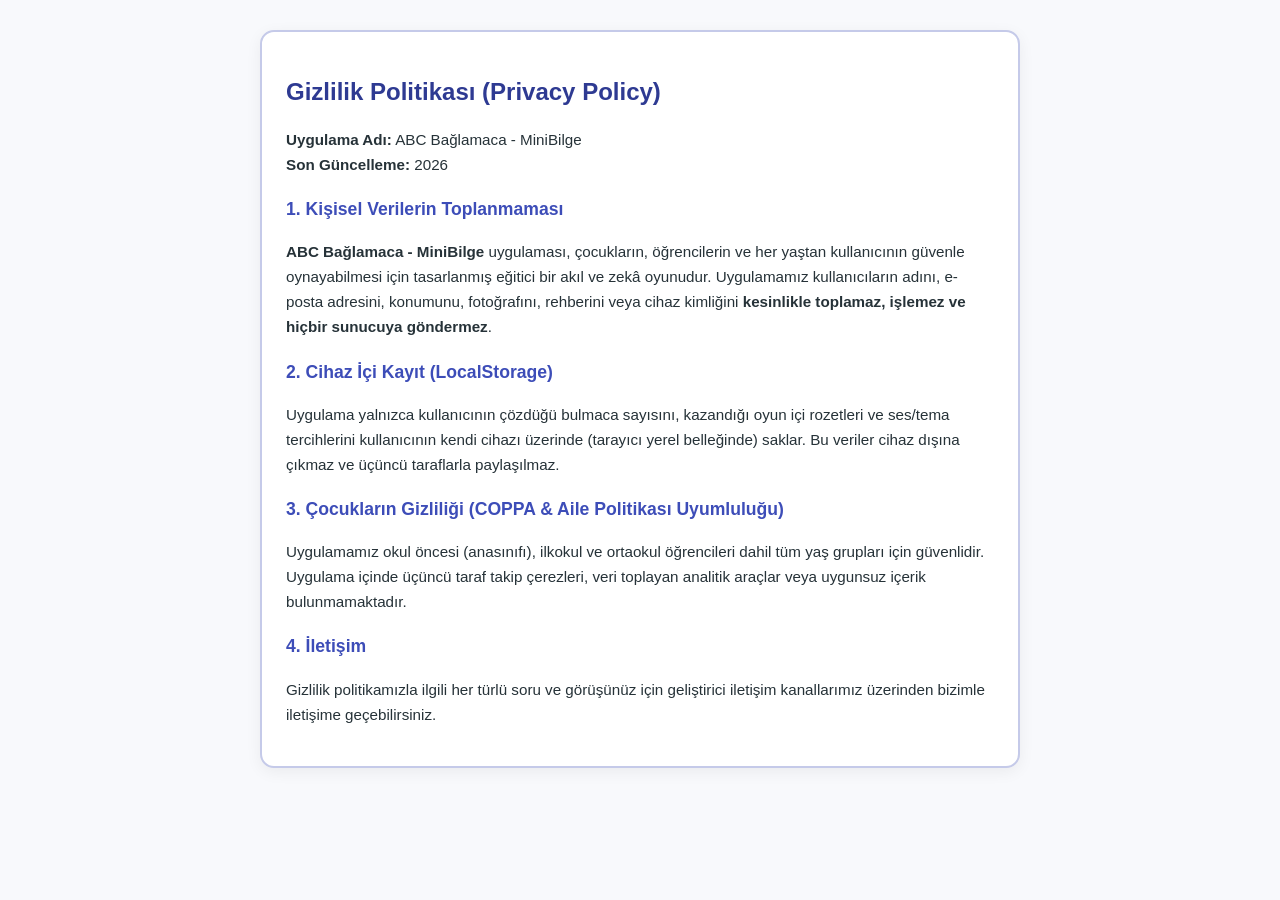
==== gizlilik-politikasi.html @ 7c80a2dc "Add files via upload" ====
<!DOCTYPE html>
<html lang="tr">
<head>
  <meta charset="UTF-8">
  <meta name="viewport" content="width=device-width, initial-scale=1.0">
  <title>Gizlilik Politikası - ABC Bağlamaca (MiniBilge)</title>
  <style>
    body { font-family: 'Segoe UI', Arial, sans-serif; max-width: 760px; margin: 30px auto; padding: 0 18px; line-height: 1.65; color: #263238; background: #f8f9fc; }
    .card { background: #fff; border: 2px solid #c5cae9; border-radius: 14px; padding: 24px; box-shadow: 0 4px 16px rgba(0,0,0,0.06); }
    h1 { color: #2e3a92; font-size: 1.5rem; margin-bottom: 8px; }
    h2 { color: #3d4db8; font-size: 1.1rem; margin-top: 18px; margin-bottom: 6px; }
    p, li { font-size: 0.95rem; }
  </style>
</head>
<body>
  <div class="card">
    <h1>Gizlilik Politikası (Privacy Policy)</h1>
    <p><strong>Uygulama Adı:</strong> ABC Bağlamaca - MiniBilge<br>
    <strong>Son Güncelleme:</strong> 2026</p>

    <h2>1. Kişisel Verilerin Toplanmaması</h2>
    <p><strong>ABC Bağlamaca - MiniBilge</strong> uygulaması, çocukların, öğrencilerin ve her yaştan kullanıcının güvenle oynayabilmesi için tasarlanmış eğitici bir akıl ve zekâ oyunudur. Uygulamamız kullanıcıların adını, e-posta adresini, konumunu, fotoğrafını, rehberini veya cihaz kimliğini <strong>kesinlikle toplamaz, işlemez ve hiçbir sunucuya göndermez</strong>.</p>

    <h2>2. Cihaz İçi Kayıt (LocalStorage)</h2>
    <p>Uygulama yalnızca kullanıcının çözdüğü bulmaca sayısını, kazandığı oyun içi rozetleri ve ses/tema tercihlerini kullanıcının kendi cihazı üzerinde (tarayıcı yerel belleğinde) saklar. Bu veriler cihaz dışına çıkmaz ve üçüncü taraflarla paylaşılmaz.</p>

    <h2>3. Çocukların Gizliliği (COPPA & Aile Politikası Uyumluluğu)</h2>
    <p>Uygulamamız okul öncesi (anasınıfı), ilkokul ve ortaokul öğrencileri dahil tüm yaş grupları için güvenlidir. Uygulama içinde üçüncü taraf takip çerezleri, veri toplayan analitik araçlar veya uygunsuz içerik bulunmamaktadır.</p>

    <h2>4. İletişim</h2>
    <p>Gizlilik politikamızla ilgili her türlü soru ve görüşünüz için geliştirici iletişim kanallarımız üzerinden bizimle iletişime geçebilirsiniz.</p>
  </div>
</body>
</html>
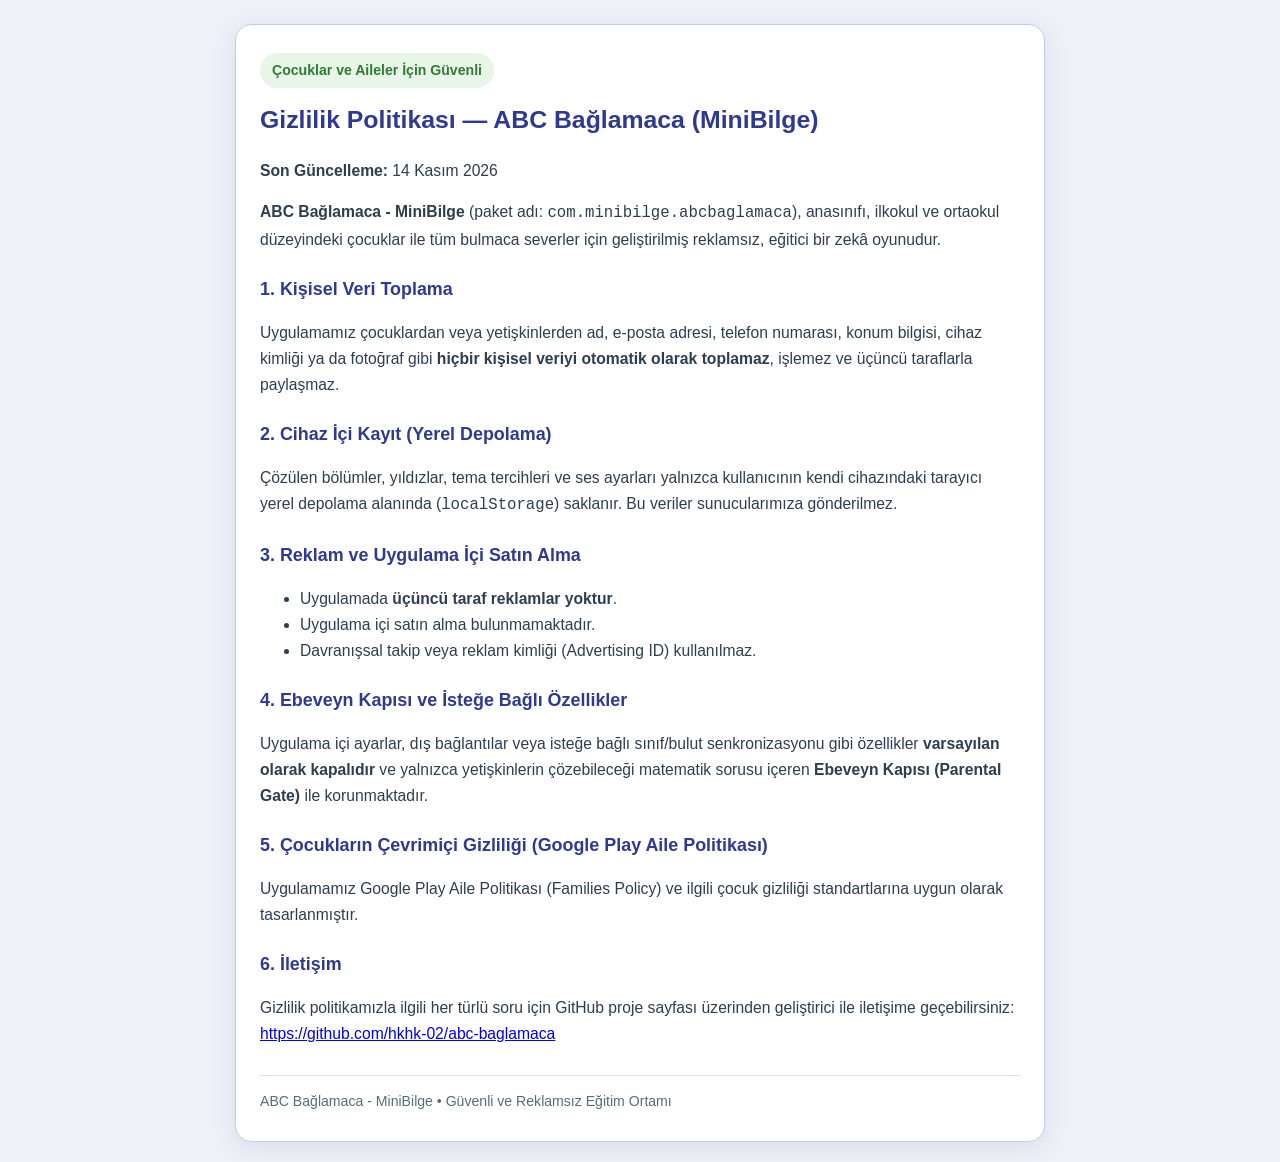
==== commit 35b19bbf: "Add files via upload" ====
--- a/gizlilik-politikasi.html
+++ b/gizlilik-politikasi.html
@@ -5,30 +5,89 @@
   <meta name="viewport" content="width=device-width, initial-scale=1.0">
   <title>Gizlilik Politikası - ABC Bağlamaca (MiniBilge)</title>
   <style>
-    body { font-family: 'Segoe UI', Arial, sans-serif; max-width: 760px; margin: 30px auto; padding: 0 18px; line-height: 1.65; color: #263238; background: #f8f9fc; }
-    .card { background: #fff; border: 2px solid #c5cae9; border-radius: 14px; padding: 24px; box-shadow: 0 4px 16px rgba(0,0,0,0.06); }
-    h1 { color: #2e3a92; font-size: 1.5rem; margin-bottom: 8px; }
-    h2 { color: #3d4db8; font-size: 1.1rem; margin-top: 18px; margin-bottom: 6px; }
-    p, li { font-size: 0.95rem; }
+    body {
+      font-family: 'Segoe UI', Arial, sans-serif;
+      background: #eef1f6;
+      color: #1a1a1a;
+      line-height: 1.65;
+      margin: 0;
+      padding: 24px 16px;
+    }
+    .card {
+      max-width: 760px;
+      margin: 0 auto;
+      background: #ffffff;
+      border-radius: 16px;
+      padding: 28px 24px;
+      box-shadow: 0 6px 24px rgba(46, 58, 146, 0.10);
+      border: 1px solid #c5cae9;
+    }
+    h1 {
+      color: #2e3a92;
+      font-size: 1.55rem;
+      margin-top: 0;
+    }
+    h2 {
+      color: #2e3a92;
+      font-size: 1.12rem;
+      margin-top: 22px;
+    }
+    p, li {
+      font-size: 0.98rem;
+      color: #2c3e50;
+    }
+    .badge {
+      display: inline-block;
+      background: #e8f5e9;
+      color: #2e7d32;
+      font-weight: 700;
+      padding: 6px 12px;
+      border-radius: 999px;
+      font-size: 0.88rem;
+      margin-bottom: 12px;
+    }
+    .footer {
+      margin-top: 28px;
+      padding-top: 14px;
+      border-top: 1px solid #e0e4f2;
+      font-size: 0.88rem;
+      color: #546e7a;
+    }
   </style>
 </head>
 <body>
-  <div class="card">
-    <h1>Gizlilik Politikası (Privacy Policy)</h1>
-    <p><strong>Uygulama Adı:</strong> ABC Bağlamaca - MiniBilge<br>
-    <strong>Son Güncelleme:</strong> 2026</p>
+  <main class="card">
+    <div class="badge">Çocuklar ve Aileler İçin Güvenli</div>
+    <h1>Gizlilik Politikası — ABC Bağlamaca (MiniBilge)</h1>
+    <p><strong>Son Güncelleme:</strong> 14 Kasım 2026</p>
 
-    <h2>1. Kişisel Verilerin Toplanmaması</h2>
-    <p><strong>ABC Bağlamaca - MiniBilge</strong> uygulaması, çocukların, öğrencilerin ve her yaştan kullanıcının güvenle oynayabilmesi için tasarlanmış eğitici bir akıl ve zekâ oyunudur. Uygulamamız kullanıcıların adını, e-posta adresini, konumunu, fotoğrafını, rehberini veya cihaz kimliğini <strong>kesinlikle toplamaz, işlemez ve hiçbir sunucuya göndermez</strong>.</p>
+    <p><strong>ABC Bağlamaca - MiniBilge</strong> (paket adı: <code>com.minibilge.abcbaglamaca</code>), anasınıfı, ilkokul ve ortaokul düzeyindeki çocuklar ile tüm bulmaca severler için geliştirilmiş reklamsız, eğitici bir zekâ oyunudur.</p>
 
-    <h2>2. Cihaz İçi Kayıt (LocalStorage)</h2>
-    <p>Uygulama yalnızca kullanıcının çözdüğü bulmaca sayısını, kazandığı oyun içi rozetleri ve ses/tema tercihlerini kullanıcının kendi cihazı üzerinde (tarayıcı yerel belleğinde) saklar. Bu veriler cihaz dışına çıkmaz ve üçüncü taraflarla paylaşılmaz.</p>
+    <h2>1. Kişisel Veri Toplama</h2>
+    <p>Uygulamamız çocuklardan veya yetişkinlerden ad, e-posta adresi, telefon numarası, konum bilgisi, cihaz kimliği ya da fotoğraf gibi <strong>hiçbir kişisel veriyi otomatik olarak toplamaz</strong>, işlemez ve üçüncü taraflarla paylaşmaz.</p>
 
-    <h2>3. Çocukların Gizliliği (COPPA & Aile Politikası Uyumluluğu)</h2>
-    <p>Uygulamamız okul öncesi (anasınıfı), ilkokul ve ortaokul öğrencileri dahil tüm yaş grupları için güvenlidir. Uygulama içinde üçüncü taraf takip çerezleri, veri toplayan analitik araçlar veya uygunsuz içerik bulunmamaktadır.</p>
+    <h2>2. Cihaz İçi Kayıt (Yerel Depolama)</h2>
+    <p>Çözülen bölümler, yıldızlar, tema tercihleri ve ses ayarları yalnızca kullanıcının kendi cihazındaki tarayıcı yerel depolama alanında (<code>localStorage</code>) saklanır. Bu veriler sunucularımıza gönderilmez.</p>
 
-    <h2>4. İletişim</h2>
-    <p>Gizlilik politikamızla ilgili her türlü soru ve görüşünüz için geliştirici iletişim kanallarımız üzerinden bizimle iletişime geçebilirsiniz.</p>
-  </div>
+    <h2>3. Reklam ve Uygulama İçi Satın Alma</h2>
+    <ul>
+      <li>Uygulamada <strong>üçüncü taraf reklamlar yoktur</strong>.</li>
+      <li>Uygulama içi satın alma bulunmamaktadır.</li>
+      <li>Davranışsal takip veya reklam kimliği (Advertising ID) kullanılmaz.</li>
+    </ul>
+
+    <h2>4. Ebeveyn Kapısı ve İsteğe Bağlı Özellikler</h2>
+    <p>Uygulama içi ayarlar, dış bağlantılar veya isteğe bağlı sınıf/bulut senkronizasyonu gibi özellikler <strong>varsayılan olarak kapalıdır</strong> ve yalnızca yetişkinlerin çözebileceği matematik sorusu içeren <strong>Ebeveyn Kapısı (Parental Gate)</strong> ile korunmaktadır.</p>
+
+    <h2>5. Çocukların Çevrimiçi Gizliliği (Google Play Aile Politikası)</h2>
+    <p>Uygulamamız Google Play Aile Politikası (Families Policy) ve ilgili çocuk gizliliği standartlarına uygun olarak tasarlanmıştır.</p>
+
+    <h2>6. İletişim</h2>
+    <p>Gizlilik politikamızla ilgili her türlü soru için GitHub proje sayfası üzerinden geliştirici ile iletişime geçebilirsiniz: <a href="https://github.com/hkhk-02/abc-baglamaca" rel="noopener noreferrer">https://github.com/hkhk-02/abc-baglamaca</a></p>
+
+    <div class="footer">
+      ABC Bağlamaca - MiniBilge • Güvenli ve Reklamsız Eğitim Ortamı
+    </div>
+  </main>
 </body>
 </html>
